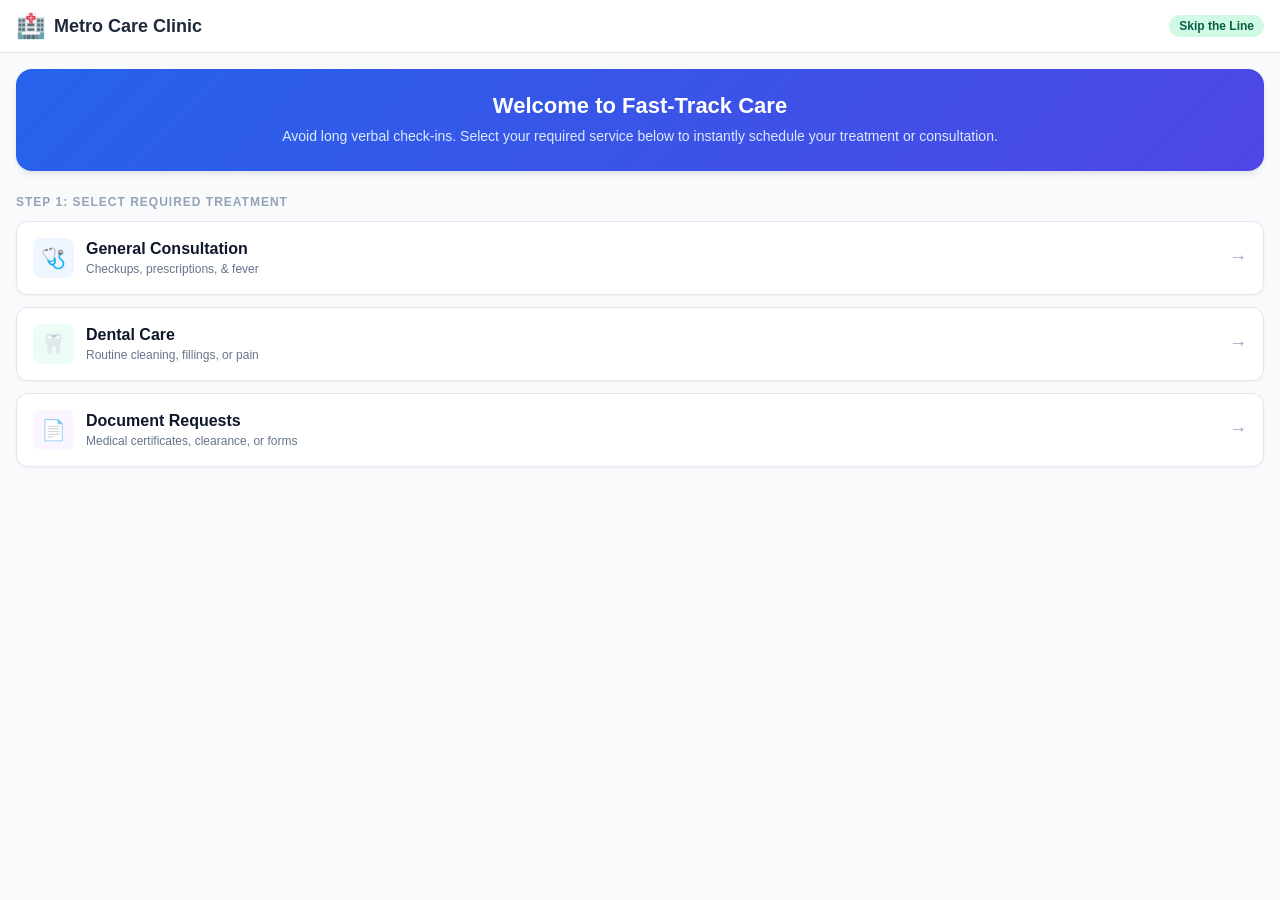
==== index.html @ 6a23ab57 "Rename Clinic.html to index.html" ====
<!DOCTYPE html>
<html lang="en">
<head>
    <meta charset="UTF-8">
    <meta name="viewport" content="width=device-width, initial-scale=1.0">
    <title>Quick Clinic Intake & Scheduling</title>
    <!-- Linking your clean native styles -->
    <link rel="stylesheet" href="style.css">
</head>
<body>

    <!-- Mobile Header -->
    <header>
        <div style="display: flex; align-items: center; gap: 8px;">
            <span style="font-size: 24px;">🏥</span>
            <h1>Metro Care Clinic</h1>
        </div>
        <span class="badge">Skip the Line</span>
    </header>

    <!-- Main Container -->
    <main>
        
        <!-- Hero Section -->
        <section class="hero-card">
            <h2>Welcome to Fast-Track Care</h2>
            <p>Avoid long verbal check-ins. Select your required service below to instantly schedule your treatment or consultation.</p>
        </section>

        <!-- Treatment Selection Menu -->
        <section>
            <h3>Step 1: Select Required Treatment</h3>
            
            <div class="menu-container">
                <!-- Service 1 -->
                <button onclick="selectService('General Consultation')" class="service-btn">
                    <div class="btn-content">
                        <span class="icon-box" style="background-color: #eff6ff;">🩺</span>
                        <div>
                            <p class="btn-title">General Consultation</p>
                            <p class="btn-desc">Checkups, prescriptions, & fever</p>
                        </div>
                    </div>
                    <span class="arrow-icon">→</span>
                </button>

                <!-- Service 2 -->
                <button onclick="selectService('Dental / Dental Cleaning')" class="service-btn">
                    <div class="btn-content">
                        <span class="icon-box" style="background-color: #ecfdf5;">🦷</span>
                        <div>
                            <p class="btn-title">Dental Care</p>
                            <p class="btn-desc">Routine cleaning, fillings, or pain</p>
                        </div>
                    </div>
                    <span class="arrow-icon">→</span>
                </button>

                <!-- Service 3 -->
                <button onclick="selectService('Medical Certificate')" class="service-btn">
                    <div class="btn-content">
                        <span class="icon-box" style="background-color: #faf5ff;">📄</span>
                        <div>
                            <p class="btn-title">Document Requests</p>
                            <p class="btn-desc">Medical certificates, clearance, or forms</p>
                        </div>
                    </div>
                    <span class="arrow-icon">→</span>
                </button>
            </div>
        </section>

        <!-- Dynamic Booking Section -->
        <section id="booking-section" class="hidden-element">
            <div style="border-bottom: 1px solid #f1f5f9; padding-bottom: 8px;">
                <h3>Step 2: Book Your Time Slot</h3>
                <p id="selected-service-display" style="font-size: 14px; font-weight: 700; color: #2563eb; margin: 4px 0 0 0;"></p>
            </div>
            
            <div class="calendar-box">
                [ Free Calendly / TidyCal Embedded Booking Calendar Widget Will Load Here ]
            </div>
            
            <button class="confirm-btn">
                Confirm Intake Schedule
            </button>
        </section>

    </main>

    <script src="script.js"></script>
</body>
</html>
---- style.css ----
/* Custom Native Mobile Styling - No Internet Required */
body {
    background-color: #f8fafc;
    font-family: -apple-system, BlinkMacSystemFont, "Segoe UI", Roboto, Helvetica, Arial, sans-serif;
    color: #1e293b;
    margin: 0;
    padding: 0;
}

header {
    background-color: #ffffff;
    border-bottom: 1px solid #e2e8f0;
    padding: 12px 16px;
    display: flex;
    justify-content: space-between;
    align-items: center;
    position: sticky;
    top: 0;
    z-index: 50;
}

header h1 {
    font-size: 18px;
    font-weight: 700;
    margin: 0;
}

.badge {
    background-color: #d1fae5;
    color: #065f46;
    font-size: 12px;
    font-weight: 600;
    padding: 4px 10px;
    border-radius: 9999px;
}

main {
    max-w: 450px;
    margin: 0 auto;
    padding: 16px;
    box-sizing: border-box;
}

.hero-card {
    text-align: center;
    background: linear-gradient(135deg, #2563eb, #4f46e5);
    padding: 24px;
    border-radius: 16px;
    color: #ffffff;
    margin-bottom: 24px;
    box-shadow: 0 4px 6px -1px rgba(0, 0, 0, 0.1);
}

.hero-card h2 {
    font-size: 22px;
    font-weight: 900;
    margin: 0 0 8px 0;
}

.hero-card p {
    font-size: 14px;
    color: #dbeafe;
    margin: 0;
    line-height: 1.4;
}

h3 {
    font-size: 12px;
    font-weight: 700;
    text-transform: uppercase;
    letter-spacing: 1px;
    color: #94a3b8;
    margin-bottom: 12px;
}

.menu-container {
    display: flex;
    flex-direction: column;
    gap: 12px;
    margin-bottom: 24px;
}

.service-btn {
    width: 100%;
    text-align: left;
    background-color: #ffffff;
    padding: 16px;
    border-radius: 12px;
    border: 1px solid #e2e8f0;
    display: flex;
    justify-content: space-between;
    align-items: center;
    cursor: pointer;
    box-shadow: 0 1px 3px rgba(0,0,0,0.05);
    transition: all 0.2s ease;
}

.service-btn:active {
    transform: scale(0.97);
    background-color: #f1f5f9;
}

.btn-content {
    display: flex;
    align-items: center;
    gap: 12px;
}

.icon-box {
    font-size: 20px;
    padding: 8px;
    border-radius: 8px;
    background-color: #f1f5f9;
}

.btn-title {
    font-weight: 600;
    font-size: 16px;
    margin: 0;
    color: #0f172a;
}

.btn-desc {
    font-size: 12px;
    color: #64748b;
    margin: 4px 0 0 0;
}

.arrow-icon {
    font-weight: bold;
    color: #94a3b8;
    font-size: 18px;
}

.hidden-element {
    display: none !important;
}

.visible-element {
    display: block !important;
    animation: fadeInUp 0.4s ease-out forwards;
}

@keyframes fadeInUp {
    from { opacity: 0; transform: translateY(10px); }
    to { opacity: 1; transform: translateY(0); }
}

#booking-section {
    background-color: #ffffff;
    padding: 20px;
    border-radius: 12px;
    border: 1px solid #e2e8f0;
    box-shadow: 0 1px 3px rgba(0,0,0,0.05);
}

.calendar-box {
    background-color: #f8fafc;
    border: 2px dashed #cbd5e1;
    border-radius: 8px;
    padding: 24px;
    text-align: center;
    font-size: 12px;
    color: #64748b;
    margin: 16px 0;
}

.confirm-btn {
    width: 100%;
    background-color: #0f172a;
    color: #ffffff;
    font-weight: 700;
    padding: 12px;
    border-radius: 12px;
    border: none;
    font-size: 14px;
    cursor: pointer;
}

.confirm-btn:active {
    background-color: #1e293b;
    transform: scale(0.99);
}
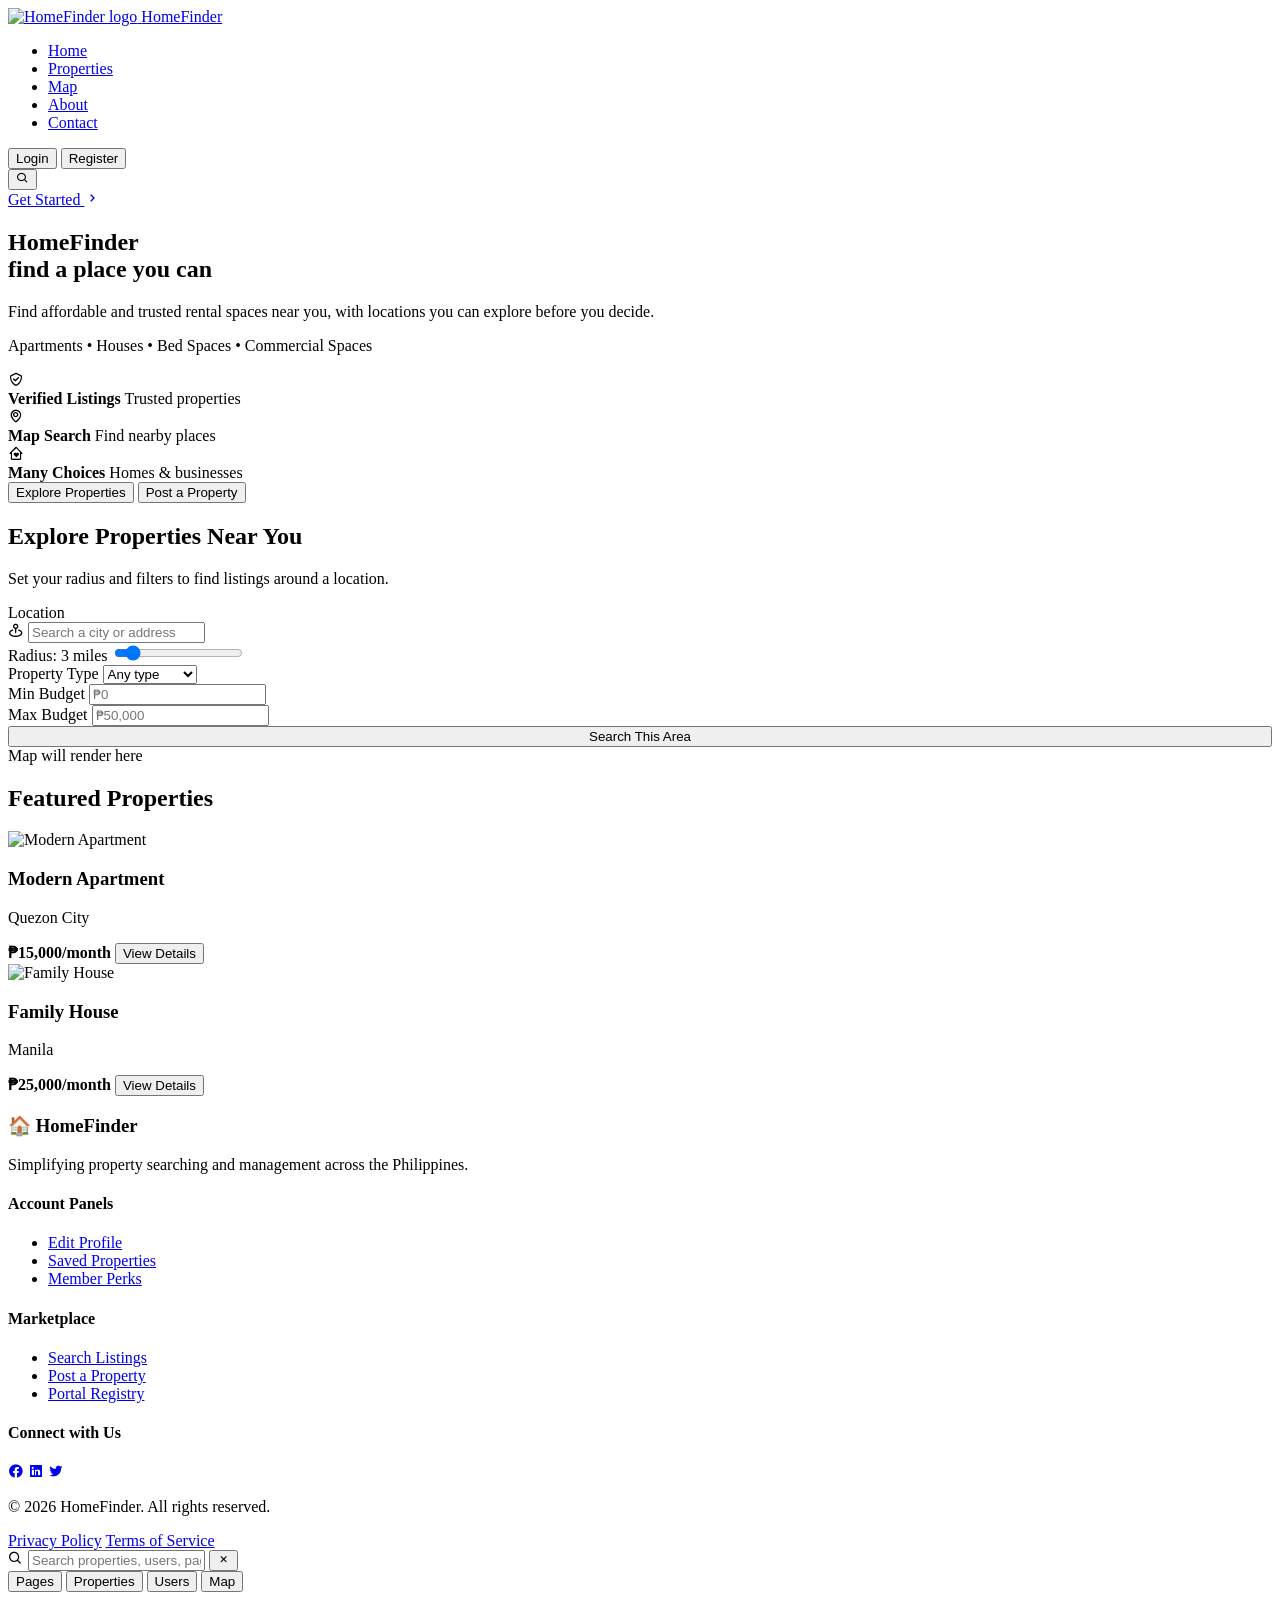
==== commit 79d8007b: "Add files via upload" ====
--- a/index.html
+++ b/index.html
@@ -1,93 +1,340 @@
-<!DOCTYPE html>
+<!doctype html>
 <html lang="en">
 <head>
     <meta charset="UTF-8">
     <meta name="viewport" content="width=device-width, initial-scale=1.0">
-    <title>Quick Clinic Intake & Scheduling</title>
-    <!-- Linking your clean native styles -->
-    <link rel="stylesheet" href="style.css">
+    <title>HomeFinder - Find Your Perfect Space</title>
+
+    <!-- CSS load order = build order: tokens → reset → components
+         (in the order they appear on the page) → responsive last -->
+         
+    <link rel="stylesheet" href="css/variables.css">
+    <link rel="stylesheet" href="css/reset.css">
+    <link rel="stylesheet" href="css/navbar.css">
+    <link rel="stylesheet" href="css/hero.css">
+    <link rel="stylesheet" href="css/search.css">
+    <link rel="stylesheet" href="css/property.css">
+    <link rel="stylesheet" href="css/footer.css">
+    <link rel="stylesheet" href="css/style.css">
+    <link rel="stylesheet" href="css/responsive.css">
+
+    <link href='https://unpkg.com/boxicons@2.1.4/css/boxicons.min.css' rel='stylesheet'>
 </head>
 <body>
 
-    <!-- Mobile Header -->
-    <header>
-        <div style="display: flex; align-items: center; gap: 8px;">
-            <span style="font-size: 24px;">🏥</span>
-            <h1>Metro Care Clinic</h1>
-        </div>
-        <span class="badge">Skip the Line</span>
-    </header>
-
-    <!-- Main Container -->
+    <!-- ============================ -->
+    <!--        NAVIGATION            -->
+    <!-- =============================-->
+    
+<header class="header">
+    <nav class="navbar">
+
+        <a href="#home" class="logo">
+            <img src="assets/images/logo.png" alt="HomeFinder logo">
+            <span>HomeFinder</span>
+        </a>
+
+        <!-- horizontally scrollable on narrow screens --
+             swipe sideways to reach Login/Register -->
+        <div class="nav-scroll">
+            <ul class="nav-links">
+                <li><a href="#home" class="active">Home</a></li>
+                <li><a href="#properties">Properties</a></li>
+                <li><a href="#map">Map</a></li>
+                <li><a href="#about">About</a></li>
+                <li><a href="#contact">Contact</a></li>
+            </ul>
+
+            <div class="nav-actions">
+                <button class="login-btn" onclick="location.href='login.html'">Login</button>
+                <button class="register-btn" onclick="location.href='register.html'">Register</button>
+            </div>
+        </div>
+
+        <!-- universal search: properties, users, pages, map --
+             no longer gates login -->
+        <button class="search-toggle" aria-label="Open search" id="universal-search-btn">
+            <i class="bx bx-search"></i>
+        </button>
+
+    </nav>
+
+    <!-- shown on mobile/tablet as a shortcut alongside the
+         scrollable Login/Register -->
+    <a href="register.html" class="floating-register" aria-label="Get started with HomeFinder">
+        Get Started
+        <span class="arrow"><i class='bx bx-chevron-right'></i></span>
+    </a>
+</header>
+
+    <!-- ============================ -->
+    <!-- EVERYTHING BELOW THE NAV     -->
+    <!-- LIVES INSIDE THE MAIN        -->
+    <!-- =============================-->
+    
     <main>
-        
-        <!-- Hero Section -->
-        <section class="hero-card">
-            <h2>Welcome to Fast-Track Care</h2>
-            <p>Avoid long verbal check-ins. Select your required service below to instantly schedule your treatment or consultation.</p>
+
+    <!-- ============================ -->
+    <!--         HERO SECTION         -->
+    <!-- =============================-->
+
+        <section class="hero" id="home">
+
+            <div class="hero-overlay"></div>
+
+            <div class="hero-content">
+
+                <h1>
+                  <div class="glowing-brand">
+                    <span>H</span><span>o</span><span>m</span><span>e</span><span>F</span><span>i</span><span>n</span><span>d</span><span>e</span><span>r</span></div>
+                    find a place you can
+                    <br>
+                    <span id="typing-text"></span>
+                </h1>
+
+                <p class="hero-description">
+                    Find affordable and trusted rental spaces near you,
+                    with locations you can explore before you decide.
+                </p>
+
+                <p class="hero-subtext">
+                    Apartments • Houses • Bed Spaces • Commercial Spaces
+                </p>
+
+    <!-- ============================ -->
+    <!-- each .trust-item gets the    -->
+    <!--    .show reveal animation    -->
+    <!-- =============================-->
+    
+                <div class="hero-trust">
+
+                    <div class="trust-item">
+                        <div class="trust-icon">
+                            <i class='bx bx-check-shield'></i>
+                        </div>
+                        <div>
+                            <strong>Verified Listings</strong>
+                            <span>Trusted properties</span>
+                        </div>
+                    </div>
+
+                    <div class="trust-item">
+                        <div class="trust-icon">
+                            <i class='bx bx-map'></i>
+                        </div>
+                        <div>
+                            <strong>Map Search</strong>
+                            <span>Find nearby places</span>
+                        </div>
+                    </div>
+
+                    <div class="trust-item">
+                        <div class="trust-icon">
+                            <i class='bx bx-home-heart'></i>
+                        </div>
+                        <div>
+                            <strong>Many Choices</strong>
+                            <span>Homes & businesses</span>
+                        </div>
+                    </div>
+
+                </div>
+
+                <div class="hero-buttons">
+                    <button class="primary-btn">Explore Properties</button>
+                    <button class="secondary-btn">Post a Property</button>
+                </div>
+
+            </div>
         </section>
 
-        <!-- Treatment Selection Menu -->
-        <section>
-            <h3>Step 1: Select Required Treatment</h3>
-            
-            <div class="menu-container">
-                <!-- Service 1 -->
-                <button onclick="selectService('General Consultation')" class="service-btn">
-                    <div class="btn-content">
-                        <span class="icon-box" style="background-color: #eff6ff;">🩺</span>
-                        <div>
-                            <p class="btn-title">General Consultation</p>
-                            <p class="btn-desc">Checkups, prescriptions, & fever</p>
-                        </div>
-                    </div>
-                    <span class="arrow-icon">→</span>
-                </button>
-
-                <!-- Service 2 -->
-                <button onclick="selectService('Dental / Dental Cleaning')" class="service-btn">
-                    <div class="btn-content">
-                        <span class="icon-box" style="background-color: #ecfdf5;">🦷</span>
-                        <div>
-                            <p class="btn-title">Dental Care</p>
-                            <p class="btn-desc">Routine cleaning, fillings, or pain</p>
-                        </div>
-                    </div>
-                    <span class="arrow-icon">→</span>
-                </button>
-
-                <!-- Service 3 -->
-                <button onclick="selectService('Medical Certificate')" class="service-btn">
-                    <div class="btn-content">
-                        <span class="icon-box" style="background-color: #faf5ff;">📄</span>
-                        <div>
-                            <p class="btn-title">Document Requests</p>
-                            <p class="btn-desc">Medical certificates, clearance, or forms</p>
-                        </div>
-                    </div>
-                    <span class="arrow-icon">→</span>
-                </button>
+    <!-- ============================ -->
+    <!--         MAP SECTION          -->
+    <!-- =============================-->
+    
+<section class="map-section" id="map">
+    <h2>Explore Properties Near You</h2>
+    <p class="map-sub">Set your radius and filters to find listings around a location.</p>
+
+    <div class="map-layout">
+
+        <!-- FILTER PANEL -->
+        <div class="map-filters">
+
+            <div class="field-group">
+                <label for="map-location">Location</label>
+                <div class="input-wrap">
+                    <i class='bx bx-map-pin'></i>
+                    <input type="text" id="map-location" class="no-icon-override" placeholder="Search a city or address">
+                </div>
+            </div>
+
+            <div class="field-group">
+                <label for="map-radius">Radius: <span id="radius-value">3</span> miles</label>
+                <input type="range" id="map-radius" min="1" max="20" value="3">
+            </div>
+
+            <div class="field-group">
+                <label for="map-type">Property Type</label>
+                <select id="map-type" class="no-icon">
+                    <option value="">Any type</option>
+                    <option>Apartment</option>
+                    <option>House</option>
+                    <option>Bed Space</option>
+                    <option>Commercial</option>
+                </select>
+            </div>
+
+            <div class="field-row">
+                <div class="field-group">
+                    <label for="budget-min">Min Budget</label>
+                    <input type="number" id="budget-min" class="no-icon" placeholder="₱0">
+                </div>
+                <div class="field-group">
+                    <label for="budget-max">Max Budget</label>
+                    <input type="number" id="budget-max" class="no-icon" placeholder="₱50,000">
+                </div>
+            </div>
+
+            <button type="button" class="primary-btn" id="map-search-btn" style="width:100%;">
+                Search This Area
+            </button>
+        </div>
+
+        <!-- MAP CANVAS -->
+        <div class="map-canvas-wrap">
+            <!-- Leaflet/Google Maps mounts INTO this div by ID -->
+            <div id="map-canvas" class="map-placeholder">
+                Map will render here
+            </div>
+        </div>
+
+    </div>
+</section>
+
+    <!-- ============================ -->
+    <!--     FEATURED PROPERTIES      -->
+    <!-- =============================-->
+    
+        <section class="properties" id="properties">
+            <h2>Featured Properties</h2>
+
+            <!-- TODO: replace hardcoded cards with cards generated
+                 from Firestore once properties.js is built out -->
+                 
+            <div class="property-container">
+
+                <div class="property-card">
+                    <img src="https://via.placeholder.com/400x250" alt="Modern Apartment">
+                    <div class="card-content">
+                        <h3>Modern Apartment</h3>
+                        <p>Quezon City</p>
+                        <strong>₱15,000/month</strong>
+                        <button>View Details</button>
+                    </div>
+                </div>
+
+                <div class="property-card">
+                    <img src="https://via.placeholder.com/400x250" alt="Family House">
+                    <div class="card-content">
+                        <h3>Family House</h3>
+                        <p>Manila</p>
+                        <strong>₱25,000/month</strong>
+                        <button>View Details</button>
+                    </div>
+                </div>
+
             </div>
         </section>
 
-        <!-- Dynamic Booking Section -->
-        <section id="booking-section" class="hidden-element">
-            <div style="border-bottom: 1px solid #f1f5f9; padding-bottom: 8px;">
-                <h3>Step 2: Book Your Time Slot</h3>
-                <p id="selected-service-display" style="font-size: 14px; font-weight: 700; color: #2563eb; margin: 4px 0 0 0;"></p>
-            </div>
-            
-            <div class="calendar-box">
-                [ Free Calendly / TidyCal Embedded Booking Calendar Widget Will Load Here ]
-            </div>
-            
-            <button class="confirm-btn">
-                Confirm Intake Schedule
+    </main>
+
+    <!-- ============================ -->
+    <!--       FOOTER SECTION         -->
+    <!-- =============================-->
+    
+<footer class="main-footer">
+    <div class="footer-container">
+        <!-- Brand Segment -->
+        <div class="footer-brand">
+            <h3 class="footer-logo">🏠 HomeFinder</h3>
+            <p>Simplifying property searching and management across the Philippines.</p>
+        </div>
+
+        <!-- Navigation Matrix Loops -->
+        <div class="footer-links-group">
+            <h4>Account Panels</h4>
+            <ul>
+                <li><a href="profile.html#profile">Edit Profile</a></li>
+                <li><a href="profile.html#property">Saved Properties</a></li>
+                <li><a href="profile.html#perks">Member Perks</a></li>
+            </ul>
+        </div>
+
+        <div class="footer-links-group">
+            <h4>Marketplace</h4>
+            <ul>
+                <li><a href="index.html">Search Listings</a></li>
+                <li><a href="post-property.html">Post a Property</a></li>
+                <li><a href="admin.html">Portal Registry</a></li>
+            </ul>
+        </div>
+
+        <!-- Interactive Engagement / Social Links Column -->
+        <div class="footer-socials">
+            <h4>Connect with Us</h4>
+            <div class="social-icons">
+                <a href="#" aria-label="Facebook"><i class='bx bxl-facebook-circle'></i></a>
+                <a href="#" aria-label="LinkedIn"><i class='bx bxl-linkedin-square'></i></a>
+                <a href="#" aria-label="Twitter"><i class='bx bxl-twitter'></i></a>
+            </div>
+        </div>
+    </div>
+
+    <!-- Base Legal Copyright Floor Row -->
+    <div class="footer-bottom">
+        <p>&copy; 2026 HomeFinder. All rights reserved.</p>
+        <div class="legal-links">
+            <a href="#">Privacy Policy</a>
+            <a href="#">Terms of Service</a>
+        </div>
+    </div>
+</footer>
+
+    <!-- ============================ -->
+    <!--       SEARCH-OVERLAY         -->
+    <!-- =============================-->
+   
+<div class="search-overlay" id="search-overlay">
+    <div class="search-overlay-backdrop" id="search-backdrop"></div>
+    <div class="search-modal">
+
+        <div class="search-modal-input">
+            <i class='bx bx-search'></i>
+            <input type="text" id="universal-search-input"
+                   placeholder="Search properties, users, pages, or a location...">
+            <button class="search-close" id="search-close-btn">
+                <i class='bx bx-x'></i>
             </button>
-        </section>
-
-    </main>
-
-    <script src="script.js"></script>
+        </div>
+
+        <div class="search-tabs">
+            <button class="search-tab active" data-cat="pages">Pages</button>
+            <button class="search-tab" data-cat="properties">Properties</button>
+            <button class="search-tab" data-cat="users">Users</button>
+            <button class="search-tab" data-cat="map">Map</button>
+        </div>
+
+        <div class="search-results" id="search-results"></div>
+
+    </div>
+</div>
+    
+    <script type="module" src="js/app.js"></script>
+     <script type="module" src="js/typing.js"></script>
+    <script type="module" src="js/search.js"></script>
+    <script type="module" src="js/navbar.js"></script>
+    <script src="js/transition.js"></script>
+    <script src="js/mapUI.js"></script>
 </body>
-</html>
+</html>
